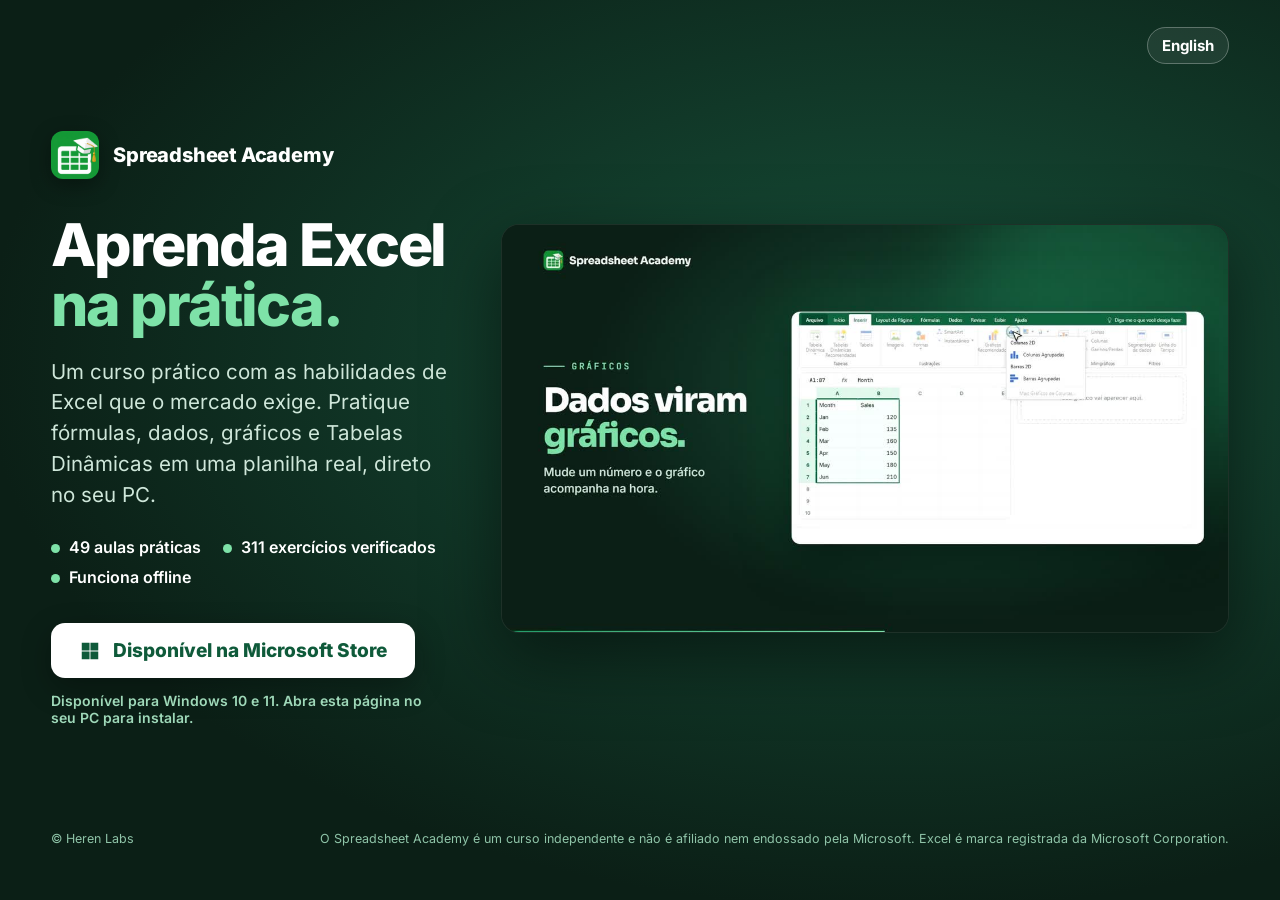
==== pt/index.html @ 68317877 "Add Portuguese page, language switch and pt video" ====
<!doctype html>
<html lang="pt-BR">
<head>
<meta charset="utf-8">
<!-- Google tag (GA4) -->
<script async src="https://www.googletagmanager.com/gtag/js?id=G-K9YZ1BSCE1"></script>
<script>
window.dataLayer = window.dataLayer || [];
function gtag(){dataLayer.push(arguments);}
gtag('js', new Date());
gtag('config', 'G-K9YZ1BSCE1');
</script>
<meta name="viewport" content="width=device-width, initial-scale=1">
<title>Spreadsheet Academy · Aprenda Excel na prática</title>
<meta name="description" content="Curso prático de Excel para Windows: fórmulas, dados, gráficos e Tabelas Dinâmicas, praticados em uma planilha real. 49 aulas, 311 exercícios verificados, funciona offline.">
<meta property="og:title" content="Spreadsheet Academy · Aprenda Excel na prática">
<meta property="og:locale" content="pt_BR">
<meta property="og:description" content="Habilidades de Excel para o trabalho: fórmulas, dados, gráficos e Tabelas Dinâmicas. Disponível na Microsoft Store.">
<meta property="og:type" content="website">
<meta property="og:image" content="https://learnexcel.online/assets/poster-pt.jpg">
<meta property="og:url" content="https://learnexcel.online/pt/">
<meta name="twitter:card" content="summary_large_image">
<link rel="alternate" hreflang="en" href="https://learnexcel.online/">
<link rel="alternate" hreflang="pt-BR" href="https://learnexcel.online/pt/">
<link rel="alternate" hreflang="x-default" href="https://learnexcel.online/">
<link rel="canonical" href="https://learnexcel.online/pt/">
<meta name="theme-color" content="#0f5a3a">
<link rel="icon" href="../assets/logo.png">
<style>
@font-face { font-family: Inter; src: url(../assets/Inter-latin-1.woff2) format('woff2'); font-weight: 100 900; font-display: swap; }
:root {
  --ink: #0e1f17; --muted: #cfe7da; --brand: #217346; --brand-d: #0f5a3a; --accent: #7ee2a8;
  --bg1: #17513a; --bg2: #0b1f16;
}
* { box-sizing: border-box; }
html, body { height: 100%; margin: 0; }
body { font-family: Inter, 'Segoe UI', system-ui, sans-serif; color: #fff; background: radial-gradient(ellipse at 70% 40%, var(--bg1), var(--bg2) 72%); -webkit-font-smoothing: antialiased; }
.screen { min-height: 100vh; min-height: 100dvh; display: grid; grid-template-rows: 1fr auto; padding: clamp(20px, 4vw, 56px); gap: 24px; }
.hero { display: grid; grid-template-columns: minmax(0, .82fr) minmax(0, 1.5fr); gap: clamp(24px, 4vw, 56px); align-items: center; max-width: 1560px; width: 100%; margin: 0 auto; }
.lang { position: absolute; top: clamp(18px, 3vw, 36px); right: clamp(20px, 4vw, 56px); font-size: 15px; font-weight: 700; z-index: 2; }
.lang a { color: #fff; text-decoration: none; padding: 8px 14px; border: 1px solid rgba(255,255,255,.28); border-radius: 999px; background: rgba(255,255,255,.07); }
.lang a:hover, .lang a:focus-visible { background: rgba(255,255,255,.16); outline: 2px solid var(--accent); }
.brand { display: flex; align-items: center; gap: 14px; font-weight: 800; font-size: 20px; letter-spacing: -.01em; margin-bottom: clamp(20px, 4vh, 44px); }
.brand img { width: 48px; height: 48px; border-radius: 12px; box-shadow: 0 6px 20px rgba(0, 0, 0, .35); }
h1 { margin: 0; font-size: clamp(36px, 4.6vw, 66px); line-height: 1.02; letter-spacing: -.035em; font-weight: 800; }
h1 em { font-style: normal; color: var(--accent); }
.lead { margin: clamp(16px, 2.4vh, 26px) 0 0; font-size: clamp(17px, 1.6vw, 21px); line-height: 1.5; color: var(--muted); max-width: 34em; }
.facts { display: flex; flex-wrap: wrap; gap: 10px 22px; margin: clamp(18px, 3vh, 30px) 0 0; padding: 0; list-style: none; font-weight: 600; font-size: 16px; }
.facts li::before { content: ''; display: inline-block; width: 9px; height: 9px; border-radius: 50%; background: var(--accent); margin-right: 9px; }
.cta { display: inline-flex; align-items: center; gap: 12px; margin-top: clamp(24px, 4vh, 40px); background: #fff; color: var(--brand-d); font-weight: 800; font-size: 19px; padding: 16px 28px; border-radius: 14px; text-decoration: none; box-shadow: 0 10px 30px rgba(0, 0, 0, .3); transition: transform .15s, box-shadow .15s; }
.cta:hover, .cta:focus-visible { transform: translateY(-2px); box-shadow: 0 14px 36px rgba(0, 0, 0, .38); outline: 3px solid var(--accent); outline-offset: 3px; }
.cta svg { width: 22px; height: 22px; }
.sub { margin: 14px 0 0; font-size: 14px; color: #9fd9b9; font-weight: 600; }
.media { position: relative; border-radius: 18px; overflow: hidden; box-shadow: 0 24px 70px rgba(0, 0, 0, .5); aspect-ratio: 16 / 9; background: #0b1f16; border: 1px solid rgba(255, 255, 255, .08); }
.media video { width: 100%; height: 100%; object-fit: cover; display: block; }
footer { max-width: 1560px; width: 100%; margin: 0 auto; font-size: 12.5px; color: #8fc4a8; line-height: 1.5; display: flex; flex-wrap: wrap; gap: 6px 24px; justify-content: space-between; }
footer a { color: inherit; }
@media (max-width: 860px) {
  .hero { grid-template-columns: 1fr; }
  .media { order: -1; }
  .brand { margin-bottom: 18px; }
  .cta { width: 100%; justify-content: center; }
}
@media (prefers-reduced-motion: reduce) { .cta { transition: none; } }
</style>
<script type="application/ld+json">{"@context":"https://schema.org","@type":"SoftwareApplication","name":"Spreadsheet Academy","applicationCategory":"EducationalApplication","operatingSystem":"Windows 10, Windows 11","description":"Curso prático de habilidades de Excel: fórmulas, dados, gráficos e Tabelas Dinâmicas, praticados em uma planilha real. Funciona offline.","url":"https://learnexcel.online/pt/","inLanguage":"pt-BR","image":"https://learnexcel.online/assets/poster-pt.jpg","publisher":{"@type":"Organization","name":"Heren Labs"}}</script>
</head>
<body>
<main class="screen">
  <div class="lang"><a href="../" hreflang="en" lang="en" onclick="try{localStorage.setItem('sa-lang','en')}catch(e){}">English</a></div>
  <section class="hero">
    <div>
      <div class="brand"><img src="../assets/logo.png" alt="" width="48" height="48"><span>Spreadsheet Academy</span></div>
      <h1>Aprenda Excel <em>na prática.</em></h1>
      <p class="lead">Um curso prático com as habilidades de Excel que o mercado exige. Pratique fórmulas, dados, gráficos e Tabelas Dinâmicas em uma planilha real, direto no seu PC.</p>
      <ul class="facts"><li>49 aulas práticas</li><li>311 exercícios verificados</li><li>Funciona offline</li></ul>
      <a class="cta" id="store" href="#" rel="noopener">
        <svg viewBox="0 0 24 24" fill="currentColor" aria-hidden="true"><path d="M3 3h8.5v8.5H3zM12.5 3H21v8.5h-8.5zM3 12.5h8.5V21H3zM12.5 12.5H21V21h-8.5z"/></svg>
        <span>Disponível na Microsoft Store</span>
      </a>
      <p class="sub" id="sub">Para Windows 10 e 11</p>
    </div>
    <div class="media">
      <video autoplay muted loop playsinline preload="auto" poster="../assets/poster-pt.jpg" aria-label="Um tour rápido pelo Spreadsheet Academy">
        <source src="../assets/promo-pt.mp4" type="video/mp4">
      </video>
    </div>
  </section>
  <footer>
    <span>&copy; Heren Labs</span>
    <span>O Spreadsheet Academy é um curso independente e não é afiliado nem endossado pela Microsoft. Excel é marca registrada da Microsoft Corporation.</span>
  </footer>
</main>
<script>
/* Package Family Name of the app (identity in the MSIX manifest). On Windows it opens the Store listing without needing the Store ID.
   Verify it against Partner Center > Product identity > Package family name. */
var PFN = 'HerenLabs.SpreadsheetAcademyLearnXLSXSkills_4rr9weehh6kfm';
/* The 12-character Store ID of the app (for example 9NABCDEF1234) is only needed for the web link used on non-Windows devices. */
var STORE_ID = '__STORE_ID__';
var link = document.getElementById('store'), sub = document.getElementById('sub');
/* count clicks on the Store button in Google Analytics */
link.addEventListener('click', function () { if (window.gtag) gtag('event', 'store_click', { transport_type: 'beacon' }); });
var hasId = /^9[A-Z0-9]{11}$/i.test(STORE_ID), isWin = /Windows NT 1[01]/.test(navigator.userAgent);
var web = 'https://apps.microsoft.com/detail/' + STORE_ID + '?hl=pt-br&gl=BR&cid=website';
var store = 'ms-windows-store://pdp/?PFN=' + PFN;
if (isWin) { link.href = store; }
else if (hasId) { link.href = web; sub.textContent = 'Disponível para Windows 10 e 11. Abra o link no seu PC para instalar.'; }
else { link.href = '#'; sub.textContent = 'Disponível para Windows 10 e 11. Abra esta página no seu PC para instalar.'; link.addEventListener('click', function (e) { e.preventDefault(); }); }
</script>
</body>
</html>
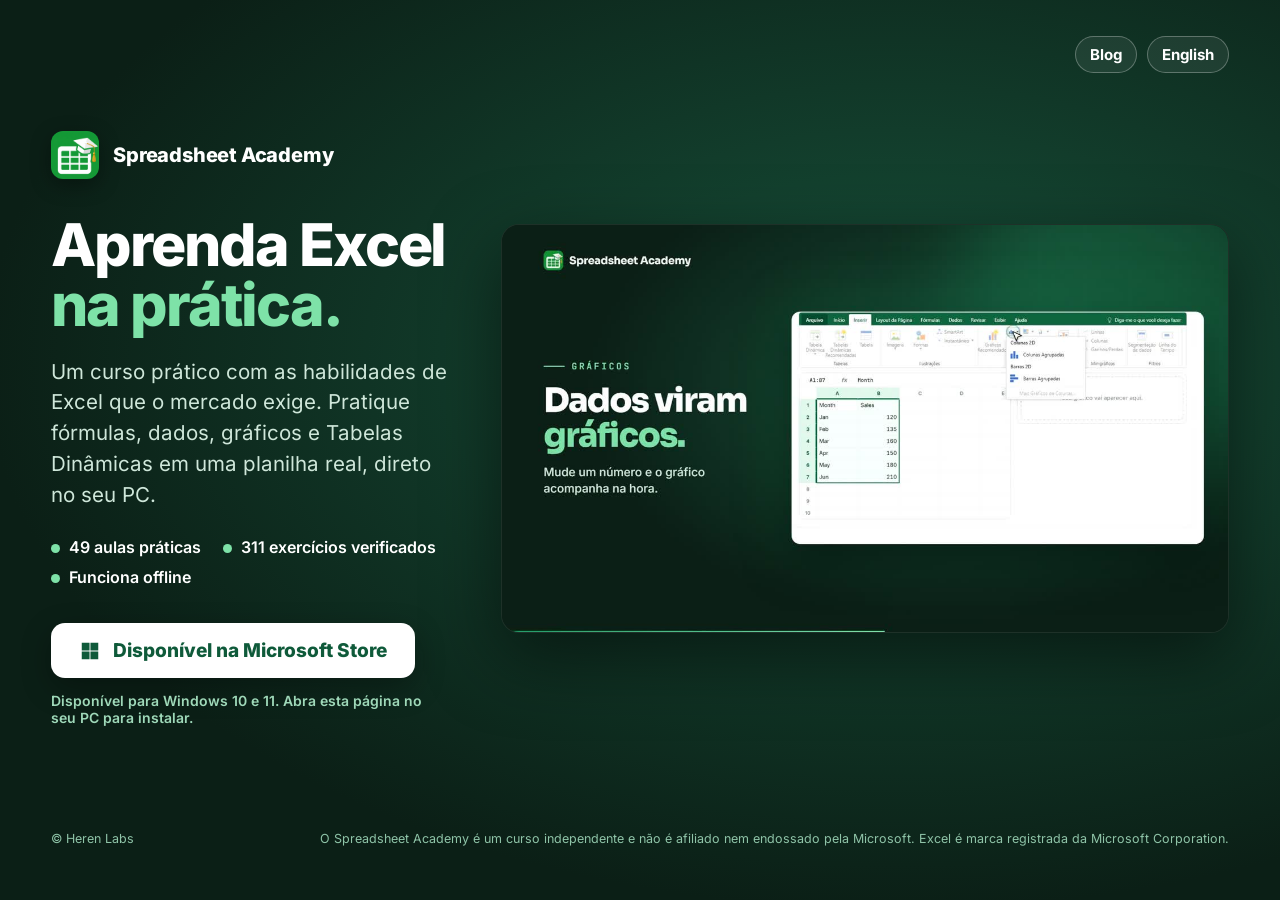
==== commit 03d7701d: "Blog: three guides (IF, VLOOKUP, SUMIF/COUNTIF) in English and Portuguese, blog links, sitemap" ====
--- a/pt/index.html
+++ b/pt/index.html
@@ -37,7 +37,7 @@
 body { font-family: Inter, 'Segoe UI', system-ui, sans-serif; color: #fff; background: radial-gradient(ellipse at 70% 40%, var(--bg1), var(--bg2) 72%); -webkit-font-smoothing: antialiased; }
 .screen { min-height: 100vh; min-height: 100dvh; display: grid; grid-template-rows: 1fr auto; padding: clamp(20px, 4vw, 56px); gap: 24px; }
 .hero { display: grid; grid-template-columns: minmax(0, .82fr) minmax(0, 1.5fr); gap: clamp(24px, 4vw, 56px); align-items: center; max-width: 1560px; width: 100%; margin: 0 auto; }
-.lang { position: absolute; top: clamp(18px, 3vw, 36px); right: clamp(20px, 4vw, 56px); font-size: 15px; font-weight: 700; z-index: 2; }
+.lang { display: flex; gap: 10px; position: absolute; top: clamp(18px, 3vw, 36px); right: clamp(20px, 4vw, 56px); font-size: 15px; font-weight: 700; z-index: 2; }
 .lang a { color: #fff; text-decoration: none; padding: 8px 14px; border: 1px solid rgba(255,255,255,.28); border-radius: 999px; background: rgba(255,255,255,.07); }
 .lang a:hover, .lang a:focus-visible { background: rgba(255,255,255,.16); outline: 2px solid var(--accent); }
 .brand { display: flex; align-items: center; gap: 14px; font-weight: 800; font-size: 20px; letter-spacing: -.01em; margin-bottom: clamp(20px, 4vh, 44px); }
@@ -67,7 +67,7 @@
 </head>
 <body>
 <main class="screen">
-  <div class="lang"><a href="../" hreflang="en" lang="en" onclick="try{localStorage.setItem('sa-lang','en')}catch(e){}">English</a></div>
+  <div class="lang"><a href="blog/">Blog</a><a href="../" hreflang="en" lang="en" onclick="try{localStorage.setItem('sa-lang','en')}catch(e){}">English</a></div>
   <section class="hero">
     <div>
       <div class="brand"><img src="../assets/logo.png" alt="" width="48" height="48"><span>Spreadsheet Academy</span></div>
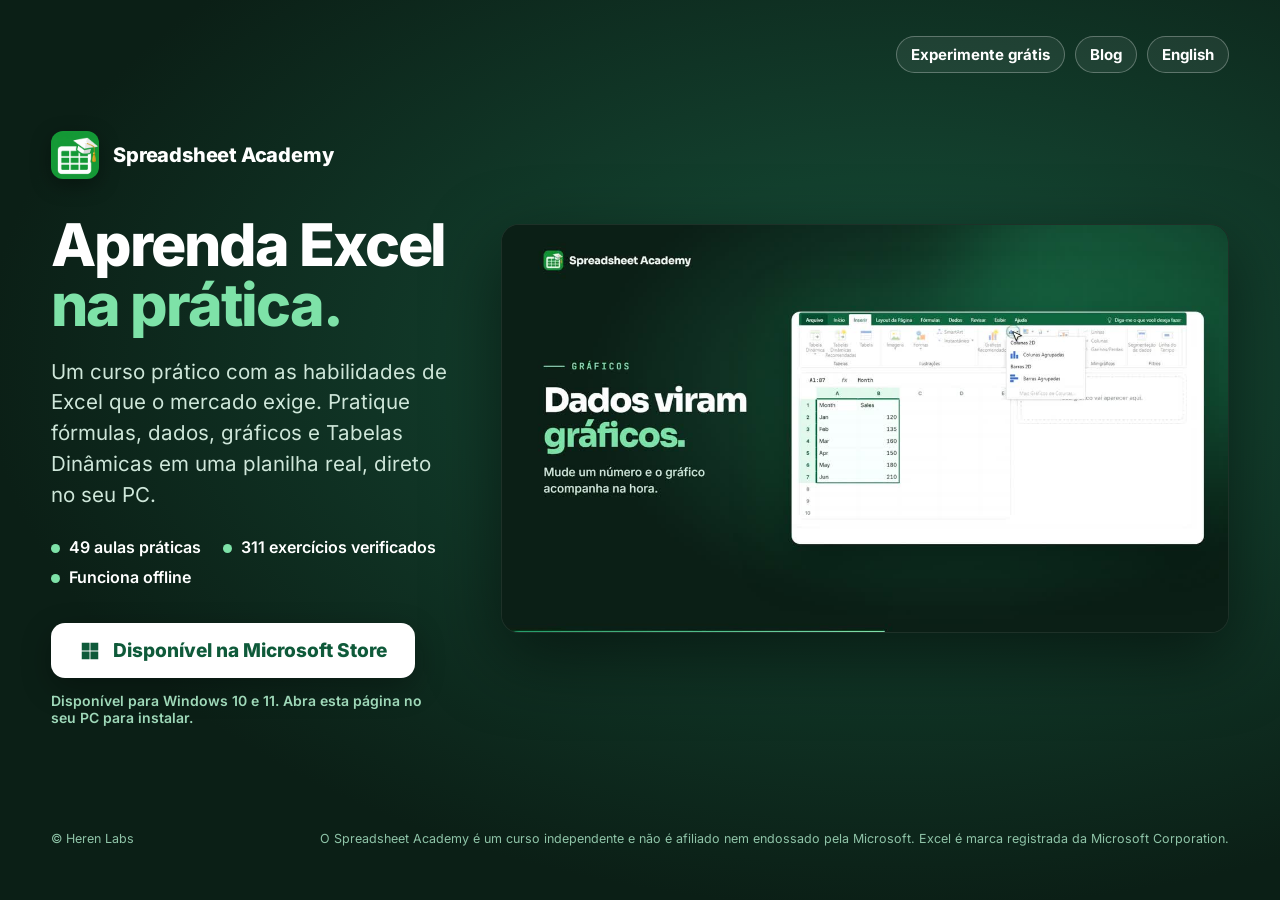
==== commit d63cb655: "Free browser demo at /app/ (two free lessons, lock screen with Store button), links from the home pa" ====
--- a/pt/index.html
+++ b/pt/index.html
@@ -56,6 +56,7 @@
 footer { max-width: 1560px; width: 100%; margin: 0 auto; font-size: 12.5px; color: #8fc4a8; line-height: 1.5; display: flex; flex-wrap: wrap; gap: 6px 24px; justify-content: space-between; }
 footer a { color: inherit; }
 @media (max-width: 860px) {
+  .hero { padding-top: 52px; }
   .hero { grid-template-columns: 1fr; }
   .media { order: -1; }
   .brand { margin-bottom: 18px; }
@@ -67,7 +68,7 @@
 </head>
 <body>
 <main class="screen">
-  <div class="lang"><a href="blog/">Blog</a><a href="../" hreflang="en" lang="en" onclick="try{localStorage.setItem('sa-lang','en')}catch(e){}">English</a></div>
+  <div class="lang"><a href="../app/" onclick="try{localStorage.setItem('sa.lang.v1','pt')}catch(e){}">Experimente grátis</a><a href="blog/">Blog</a><a href="../" hreflang="en" lang="en" onclick="try{localStorage.setItem('sa-lang','en')}catch(e){}">English</a></div>
   <section class="hero">
     <div>
       <div class="brand"><img src="../assets/logo.png" alt="" width="48" height="48"><span>Spreadsheet Academy</span></div>
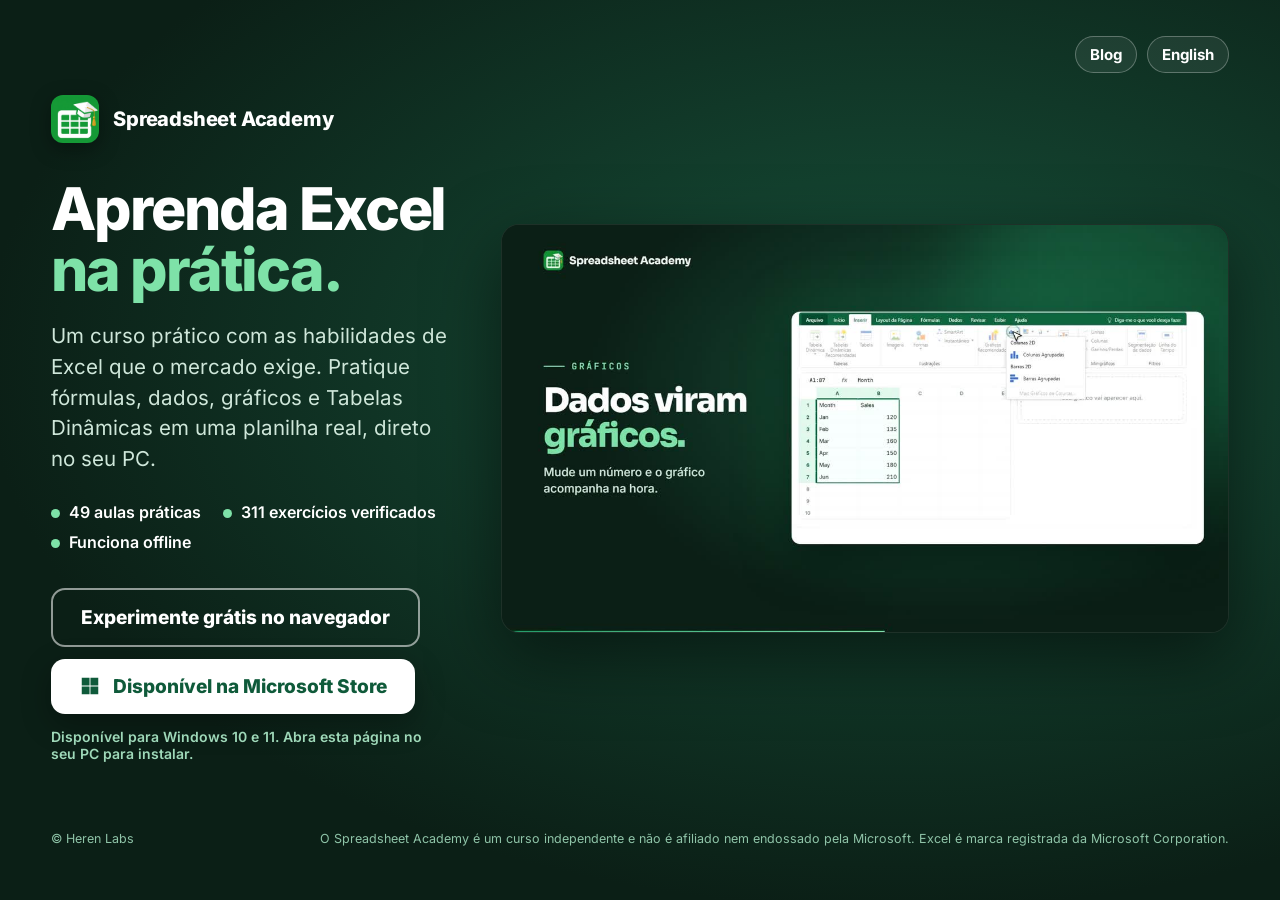
==== commit b1cdbcab: "Try free button above the Store button" ====
--- a/pt/index.html
+++ b/pt/index.html
@@ -50,6 +50,10 @@
 .cta { display: inline-flex; align-items: center; gap: 12px; margin-top: clamp(24px, 4vh, 40px); background: #fff; color: var(--brand-d); font-weight: 800; font-size: 19px; padding: 16px 28px; border-radius: 14px; text-decoration: none; box-shadow: 0 10px 30px rgba(0, 0, 0, .3); transition: transform .15s, box-shadow .15s; }
 .cta:hover, .cta:focus-visible { transform: translateY(-2px); box-shadow: 0 14px 36px rgba(0, 0, 0, .38); outline: 3px solid var(--accent); outline-offset: 3px; }
 .cta svg { width: 22px; height: 22px; }
+.ctas { display: flex; flex-direction: column; align-items: flex-start; gap: 0; }
+.cta-try { background: transparent; color: #fff; border: 2px solid rgba(255,255,255,.55); box-shadow: none; margin-bottom: 0; }
+.cta-try:hover, .cta-try:focus-visible { background: rgba(255,255,255,.12); box-shadow: none; }
+.ctas .cta + .cta { margin-top: 12px; }
 .sub { margin: 14px 0 0; font-size: 14px; color: #9fd9b9; font-weight: 600; }
 .media { position: relative; border-radius: 18px; overflow: hidden; box-shadow: 0 24px 70px rgba(0, 0, 0, .5); aspect-ratio: 16 / 9; background: #0b1f16; border: 1px solid rgba(255, 255, 255, .08); }
 .media video { width: 100%; height: 100%; object-fit: cover; display: block; }
@@ -68,17 +72,20 @@
 </head>
 <body>
 <main class="screen">
-  <div class="lang"><a href="../app/" onclick="try{localStorage.setItem('sa.lang.v1','pt')}catch(e){}">Experimente grátis</a><a href="blog/">Blog</a><a href="../" hreflang="en" lang="en" onclick="try{localStorage.setItem('sa-lang','en')}catch(e){}">English</a></div>
+  <div class="lang"><a href="blog/">Blog</a><a href="../" hreflang="en" lang="en" onclick="try{localStorage.setItem('sa-lang','en')}catch(e){}">English</a></div>
   <section class="hero">
     <div>
       <div class="brand"><img src="../assets/logo.png" alt="" width="48" height="48"><span>Spreadsheet Academy</span></div>
       <h1>Aprenda Excel <em>na prática.</em></h1>
       <p class="lead">Um curso prático com as habilidades de Excel que o mercado exige. Pratique fórmulas, dados, gráficos e Tabelas Dinâmicas em uma planilha real, direto no seu PC.</p>
       <ul class="facts"><li>49 aulas práticas</li><li>311 exercícios verificados</li><li>Funciona offline</li></ul>
+      <div class="ctas">
+      <a class="cta cta-try" href="../app/" onclick="try{localStorage.setItem('sa.lang.v1','pt')}catch(e){}">Experimente grátis no navegador</a>
       <a class="cta" id="store" href="#" rel="noopener">
         <svg viewBox="0 0 24 24" fill="currentColor" aria-hidden="true"><path d="M3 3h8.5v8.5H3zM12.5 3H21v8.5h-8.5zM3 12.5h8.5V21H3zM12.5 12.5H21V21h-8.5z"/></svg>
         <span>Disponível na Microsoft Store</span>
       </a>
+      </div>
       <p class="sub" id="sub">Para Windows 10 e 11</p>
     </div>
     <div class="media">
